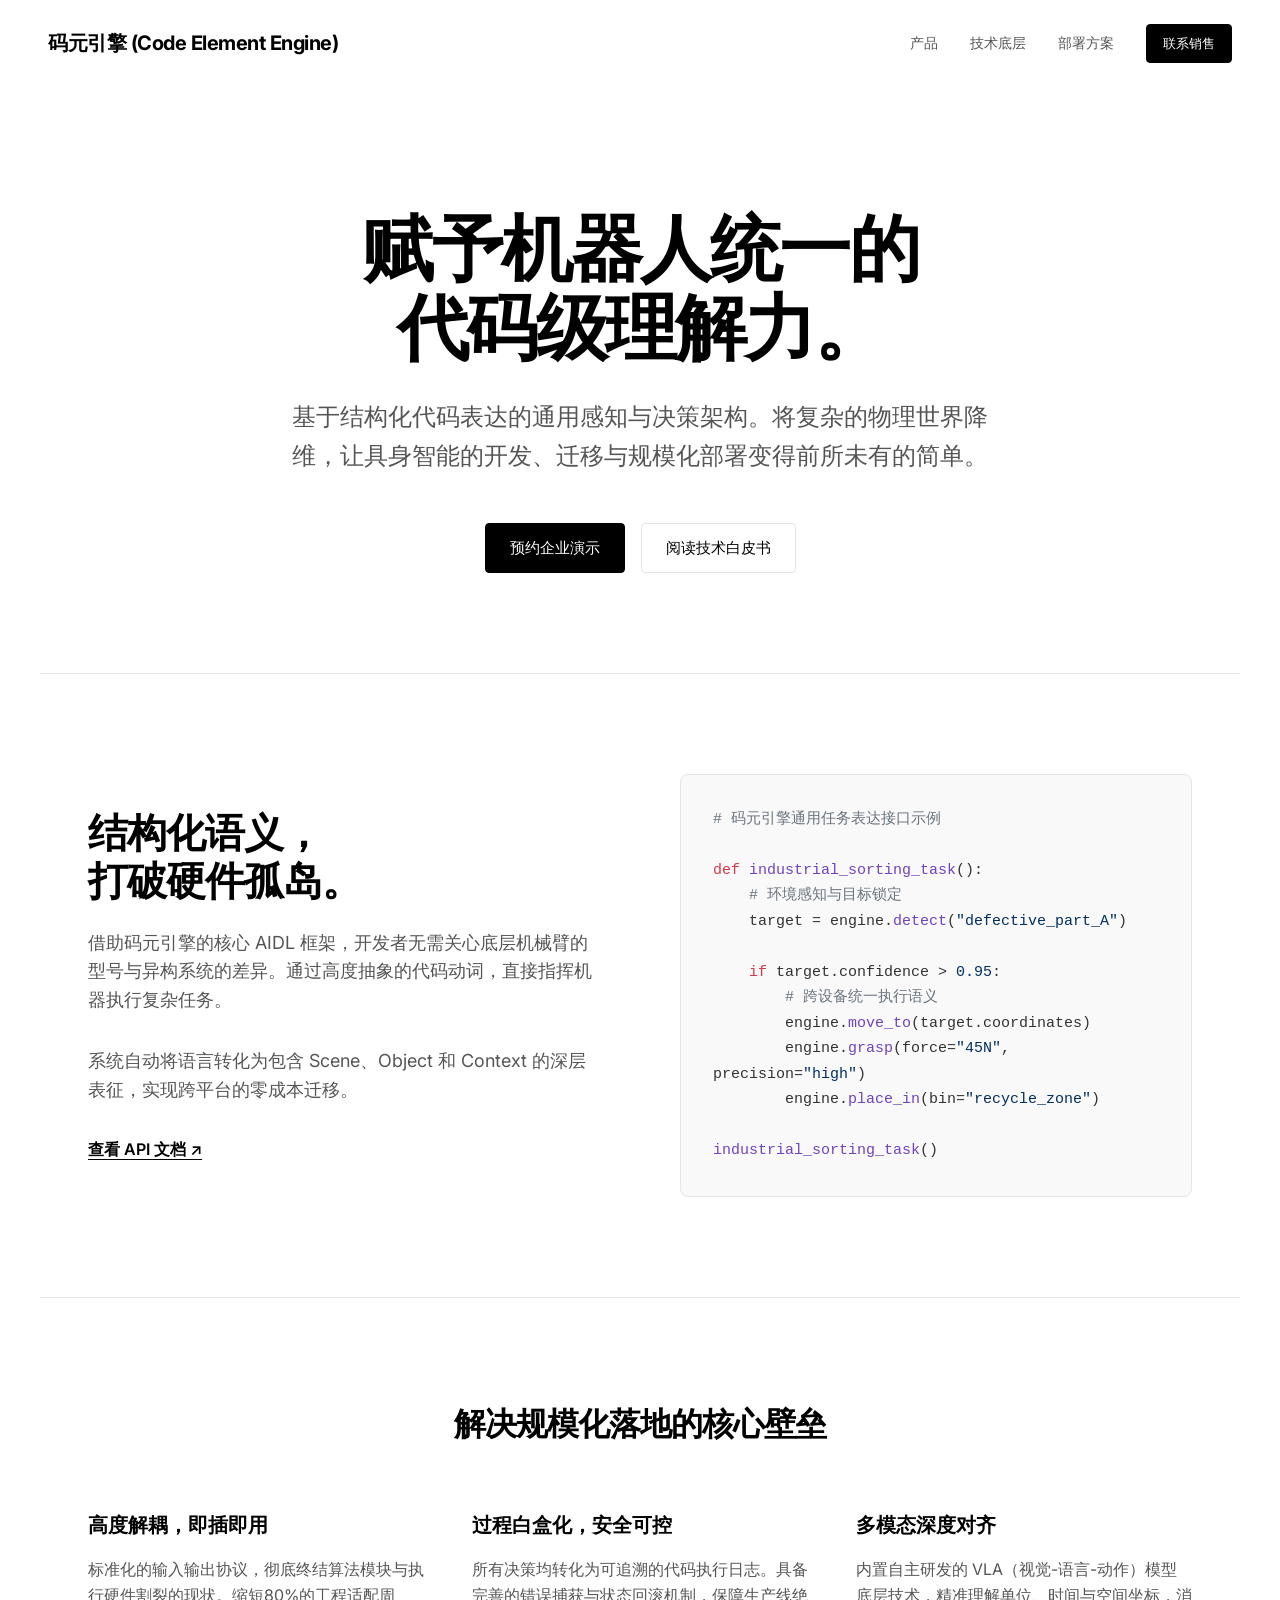
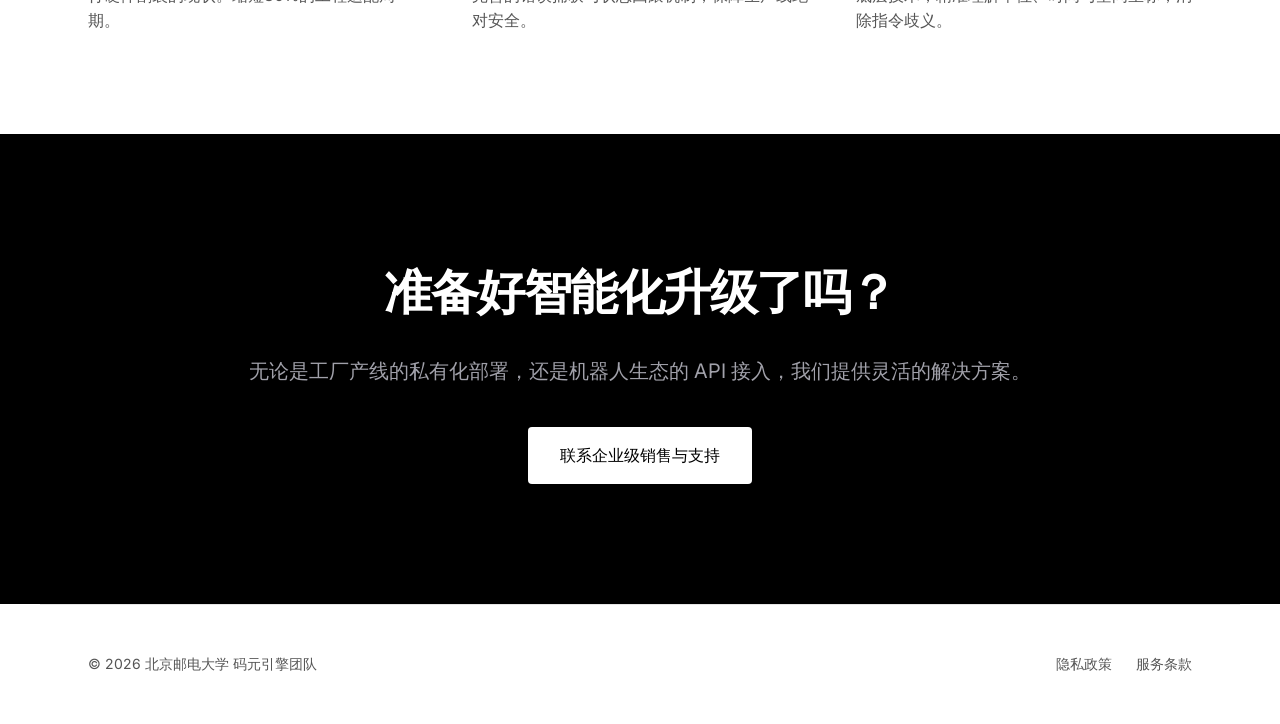
==== index.html @ 17d592e3 "Add Code Element Engine landing page" ====
<!DOCTYPE html>
<html lang="zh-CN">
<head>
    <meta charset="UTF-8">
    <meta name="viewport" content="width=device-width, initial-scale=1.0">
    <title>码元引擎 - 通用具身智能感知与决策模块</title>
    <style>
        /* 引入类似 OpenAI 的极简字体 (Inter) */
        @import url('https://fonts.googleapis.com/css2?family=Inter:wght@300;400;500;600;700&display=swap');
        
        :root {
            --bg-color: #ffffff;
            --text-primary: #000000;
            --text-secondary: #555555;
            --border-color: #e5e5e5;
            --code-bg: #f9f9f9;
        }

        * {
            margin: 0;
            padding: 0;
            box-sizing: border-box;
        }

        body {
            font-family: 'Inter', -apple-system, BlinkMacSystemFont, "Segoe UI", Roboto, "Helvetica Neue", Arial, sans-serif;
            background-color: var(--bg-color);
            color: var(--text-primary);
            line-height: 1.6;
            -webkit-font-smoothing: antialiased;
        }

        /* 导航栏 */
        nav {
            display: flex;
            justify-content: space-between; /* 保持 Logo 在左，群组在右 */
            align-items: center;
            padding: 24px 48px;
            border-bottom: 1px solid transparent;
            position: sticky;
            top: 0;
            background: rgba(255, 255, 255, 0.95);
            backdrop-filter: blur(10px);
            z-index: 100;
        }

        .logo {
            font-size: 20px;
            font-weight: 700;
            letter-spacing: -0.5px;
        }

        /* 新增：右侧元素的组合容器 */
        .nav-right-group {
            display: flex;
            align-items: center;
            gap: 32px; /* 文本链接与黑色按钮之间的间距 */
        }

        /* 调整导航链接布局，使用 gap 替代 margin */
        .nav-links {
            display: flex;
            gap: 32px; /* 文本链接内部的间距 */
        }

        .nav-links a {
            text-decoration: none;
            color: var(--text-secondary);
            font-size: 14px;
            font-weight: 500;
            transition: color 0.2s;
        }

        .nav-links a:hover {
            color: var(--text-primary);
        }

        /* 按钮组件 */
        .btn {
            display: inline-block;
            padding: 12px 24px;
            font-size: 15px;
            font-weight: 500;
            border-radius: 4px;
            text-decoration: none;
            cursor: pointer;
            transition: all 0.2s ease;
        }

        .btn-primary {
            background-color: var(--text-primary);
            color: var(--bg-color);
            border: 1px solid var(--text-primary);
        }

        .btn-primary:hover {
            background-color: #333333;
        }

        .btn-secondary {
            background-color: transparent;
            color: var(--text-primary);
            border: 1px solid var(--border-color);
        }

        .btn-secondary:hover {
            border-color: var(--text-primary);
        }

        /* 为销售按钮独立设置精简样式 */
        .btn-sales {
            padding: 8px 16px;
            font-size: 13px;
        }

        /* 首屏 (Hero Section) */
        .hero {
            max-width: 900px;
            margin: 120px auto 100px;
            padding: 0 24px;
            text-align: center;
            animation: fadeIn 1s ease-out;
        }

        .hero h1 {
            font-size: 72px;
            font-weight: 700;
            letter-spacing: -2.5px;
            line-height: 1.1;
            margin-bottom: 32px;
        }

        .hero p {
            font-size: 24px;
            color: var(--text-secondary);
            margin-bottom: 48px;
            max-width: 700px;
            margin-left: auto;
            margin-right: auto;
            font-weight: 300;
        }

        .hero-btns {
            display: flex;
            gap: 16px;
            justify-content: center;
        }

        /* 核心展示区 */
        .section-container {
            max-width: 1200px;
            margin: 0 auto;
            padding: 100px 48px;
            border-top: 1px solid var(--border-color);
        }

        .showcase {
            display: grid;
            grid-template-columns: 1fr 1fr;
            gap: 80px;
            align-items: center;
        }

        .showcase-text h2 {
            font-size: 40px;
            letter-spacing: -1px;
            margin-bottom: 24px;
            line-height: 1.2;
        }

        .showcase-text p {
            font-size: 18px;
            color: var(--text-secondary);
            margin-bottom: 32px;
        }

        .code-block {
            background-color: var(--code-bg);
            border: 1px solid var(--border-color);
            border-radius: 8px;
            padding: 32px;
            font-family: 'Courier New', Courier, monospace;
            font-size: 15px;
            line-height: 1.7;
            color: #333;
            overflow-x: auto;
        }

        .code-block .keyword { color: #d73a49; }
        .code-block .function { color: #6f42c1; }
        .code-block .string { color: #032f62; }
        .code-block .comment { color: #6a737d; }

        /* 特性网格 */
        .features-grid {
            display: grid;
            grid-template-columns: repeat(3, 1fr);
            gap: 48px;
            margin-top: 60px;
        }

        .feature-card h3 {
            font-size: 20px;
            margin-bottom: 16px;
            font-weight: 600;
        }

        .feature-card p {
            font-size: 16px;
            color: var(--text-secondary);
        }

        /* 底部 CTA 与 Footer */
        .cta-section {
            text-align: center;
            padding: 120px 24px;
            background-color: #000;
            color: #fff;
        }

        .cta-section h2 {
            font-size: 48px;
            letter-spacing: -1.5px;
            margin-bottom: 24px;
        }

        .cta-section p {
            font-size: 20px;
            color: #a1a1aa;
            margin-bottom: 40px;
        }

        footer {
            padding: 48px;
            display: flex;
            justify-content: space-between;
            border-top: 1px solid var(--border-color);
            font-size: 14px;
            color: var(--text-secondary);
            max-width: 1200px;
            margin: 0 auto;
        }

        @keyframes fadeIn {
            from { opacity: 0; transform: translateY(20px); }
            to { opacity: 1; transform: translateY(0); }
        }

        /* 响应式适配 */
        @media (max-width: 768px) {
            .hero h1 { font-size: 48px; }
            .showcase, .features-grid { grid-template-columns: 1fr; gap: 40px; }
            nav { padding: 20px; }
            .nav-links { display: none; }
            .section-container { padding: 60px 24px; }
        }
    </style>
</head>
<body>

    <nav>
        <div class="logo">码元引擎 (Code Element Engine)</div>
        <div class="nav-right-group">
            <div class="nav-links">
                <a href="#product">产品</a>
                <a href="#research">技术底层</a>
                <a href="#pricing">部署方案</a>
            </div>
            <a href="#" class="btn btn-primary btn-sales">联系销售</a>
        </div>
    </nav>

    <div class="hero">
        <h1>赋予机器人统一的<br>代码级理解力。</h1>
        <p>基于结构化代码表达的通用感知与决策架构。将复杂的物理世界降维，让具身智能的开发、迁移与规模化部署变得前所未有的简单。</p>
        <div class="hero-btns">
            <a href="#" class="btn btn-primary">预约企业演示</a>
            <a href="#" class="btn btn-secondary">阅读技术白皮书</a>
        </div>
    </div>

    <div class="section-container" id="product">
        <div class="showcase">
            <div class="showcase-text">
                <h2>结构化语义，<br>打破硬件孤岛。</h2>
                <p>借助码元引擎的核心 AIDL 框架，开发者无需关心底层机械臂的型号与异构系统的差异。通过高度抽象的代码动词，直接指挥机器执行复杂任务。</p>
                <p>系统自动将语言转化为包含 Scene、Object 和 Context 的深层表征，实现跨平台的零成本迁移。</p>
                <a href="#" style="color: #000; font-weight: 600; text-decoration: none; border-bottom: 1px solid #000;">查看 API 文档 ↗</a>
            </div>
            <div class="code-block">
                <span class="comment"># 码元引擎通用任务表达接口示例</span><br><br>
                <span class="keyword">def</span> <span class="function">industrial_sorting_task</span>():<br>
                &nbsp;&nbsp;&nbsp;&nbsp;<span class="comment"># 环境感知与目标锁定</span><br>
                &nbsp;&nbsp;&nbsp;&nbsp;target = engine.<span class="function">detect</span>(<span class="string">"defective_part_A"</span>)<br>
                &nbsp;&nbsp;&nbsp;&nbsp;<br>
                &nbsp;&nbsp;&nbsp;&nbsp;<span class="keyword">if</span> target.confidence > <span class="string">0.95</span>:<br>
                &nbsp;&nbsp;&nbsp;&nbsp;&nbsp;&nbsp;&nbsp;&nbsp;<span class="comment"># 跨设备统一执行语义</span><br>
                &nbsp;&nbsp;&nbsp;&nbsp;&nbsp;&nbsp;&nbsp;&nbsp;engine.<span class="function">move_to</span>(target.coordinates)<br>
                &nbsp;&nbsp;&nbsp;&nbsp;&nbsp;&nbsp;&nbsp;&nbsp;engine.<span class="function">grasp</span>(force=<span class="string">"45N"</span>, precision=<span class="string">"high"</span>)<br>
                &nbsp;&nbsp;&nbsp;&nbsp;&nbsp;&nbsp;&nbsp;&nbsp;engine.<span class="function">place_in</span>(bin=<span class="string">"recycle_zone"</span>)<br>
                <br>
                <span class="function">industrial_sorting_task</span>()
            </div>
        </div>
    </div>

    <div class="section-container">
        <h2 style="font-size: 32px; letter-spacing: -1px; text-align: center; margin-bottom: 20px;">解决规模化落地的核心壁垒</h2>
        <div class="features-grid">
            <div class="feature-card">
                <h3>高度解耦，即插即用</h3>
                <p>标准化的输入输出协议，彻底终结算法模块与执行硬件割裂的现状。缩短80%的工程适配周期。</p>
            </div>
            <div class="feature-card">
                <h3>过程白盒化，安全可控</h3>
                <p>所有决策均转化为可追溯的代码执行日志。具备完善的错误捕获与状态回滚机制，保障生产线绝对安全。</p>
            </div>
            <div class="feature-card">
                <h3>多模态深度对齐</h3>
                <p>内置自主研发的 VLA（视觉-语言-动作）模型底层技术，精准理解单位、时间与空间坐标，消除指令歧义。</p>
            </div>
        </div>
    </div>

    <div class="cta-section" id="pricing">
        <h2>准备好智能化升级了吗？</h2>
        <p>无论是工厂产线的私有化部署，还是机器人生态的 API 接入，我们提供灵活的解决方案。</p>
        <a href="#" class="btn btn-primary" style="background-color: #fff; color: #000; border: none; padding: 16px 32px; font-size: 16px;">联系企业级销售与支持</a>
    </div>

    <footer>
        <div>© 2026 北京邮电大学 码元引擎团队</div>
        <div style="display: flex; gap: 24px;">
            <a href="#" style="color: inherit; text-decoration: none;">隐私政策</a>
            <a href="#" style="color: inherit; text-decoration: none;">服务条款</a>
        </div>
    </footer>

</body>
</html>
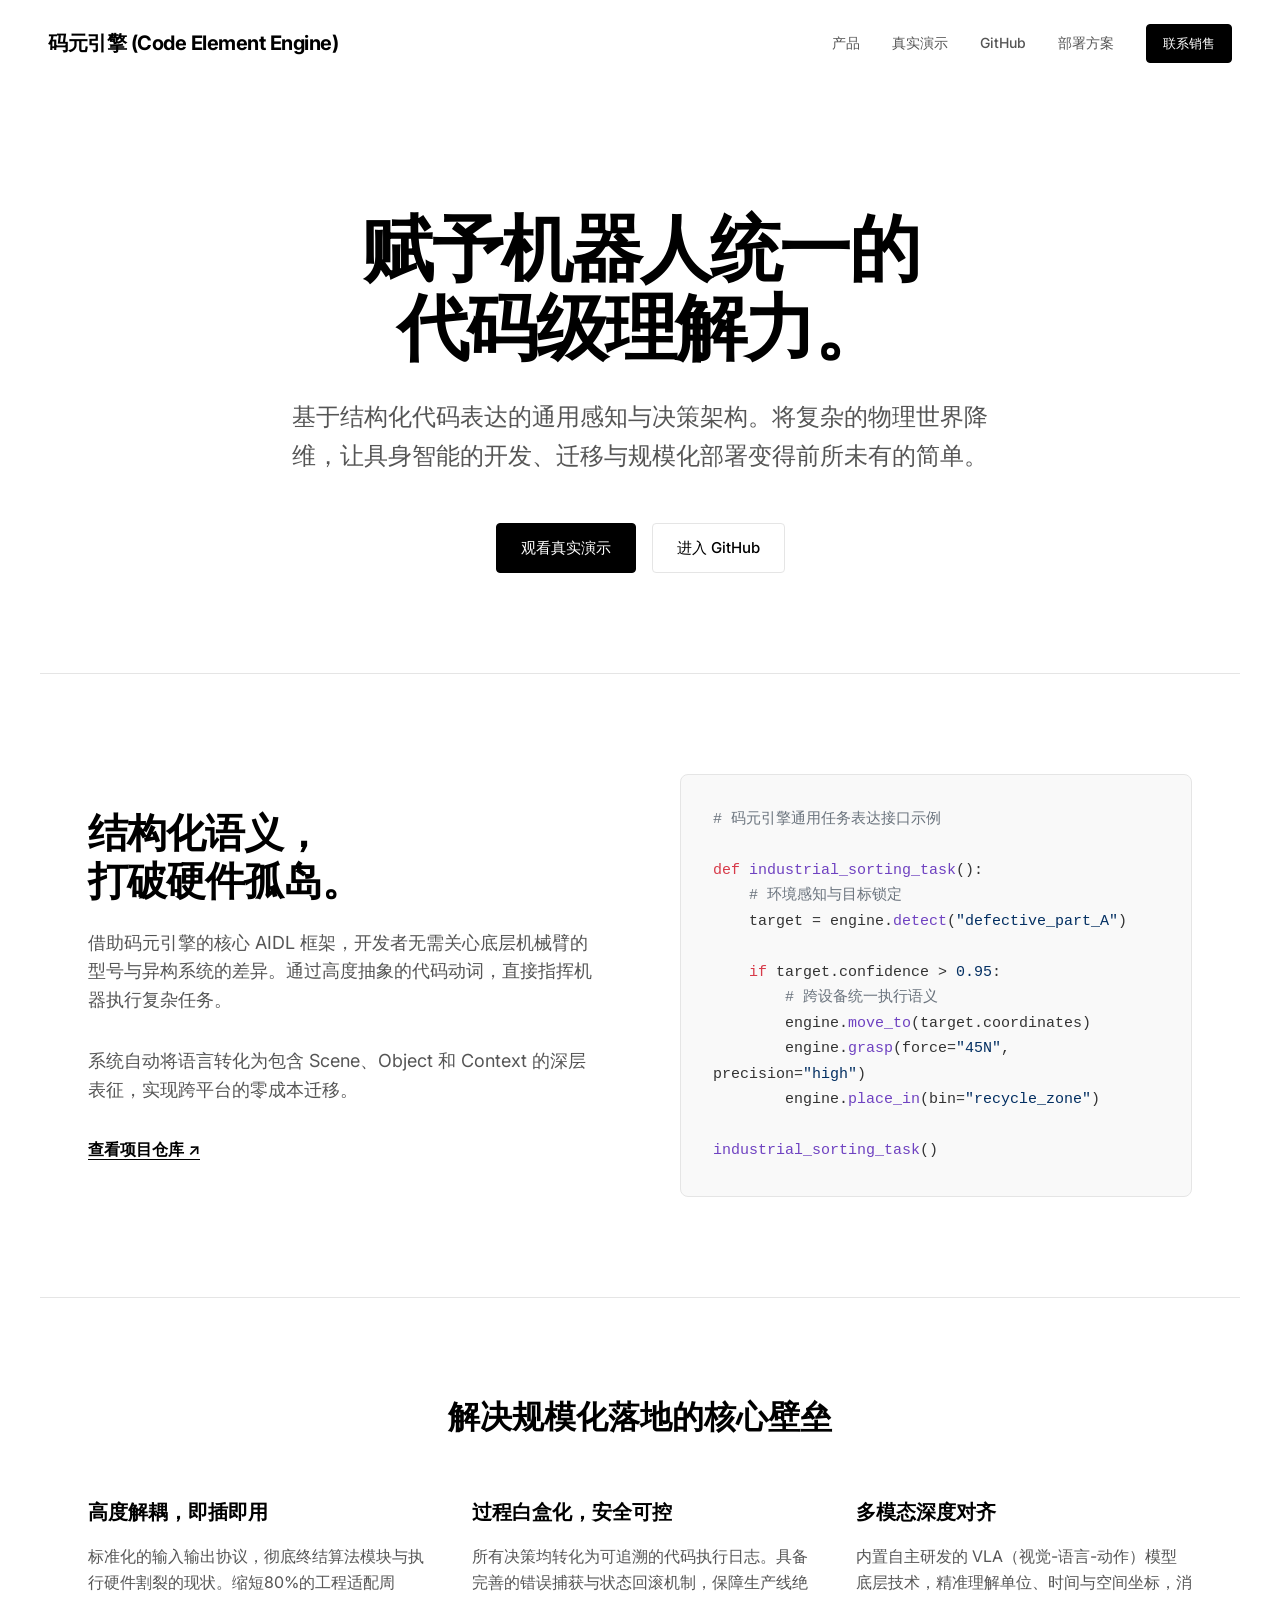
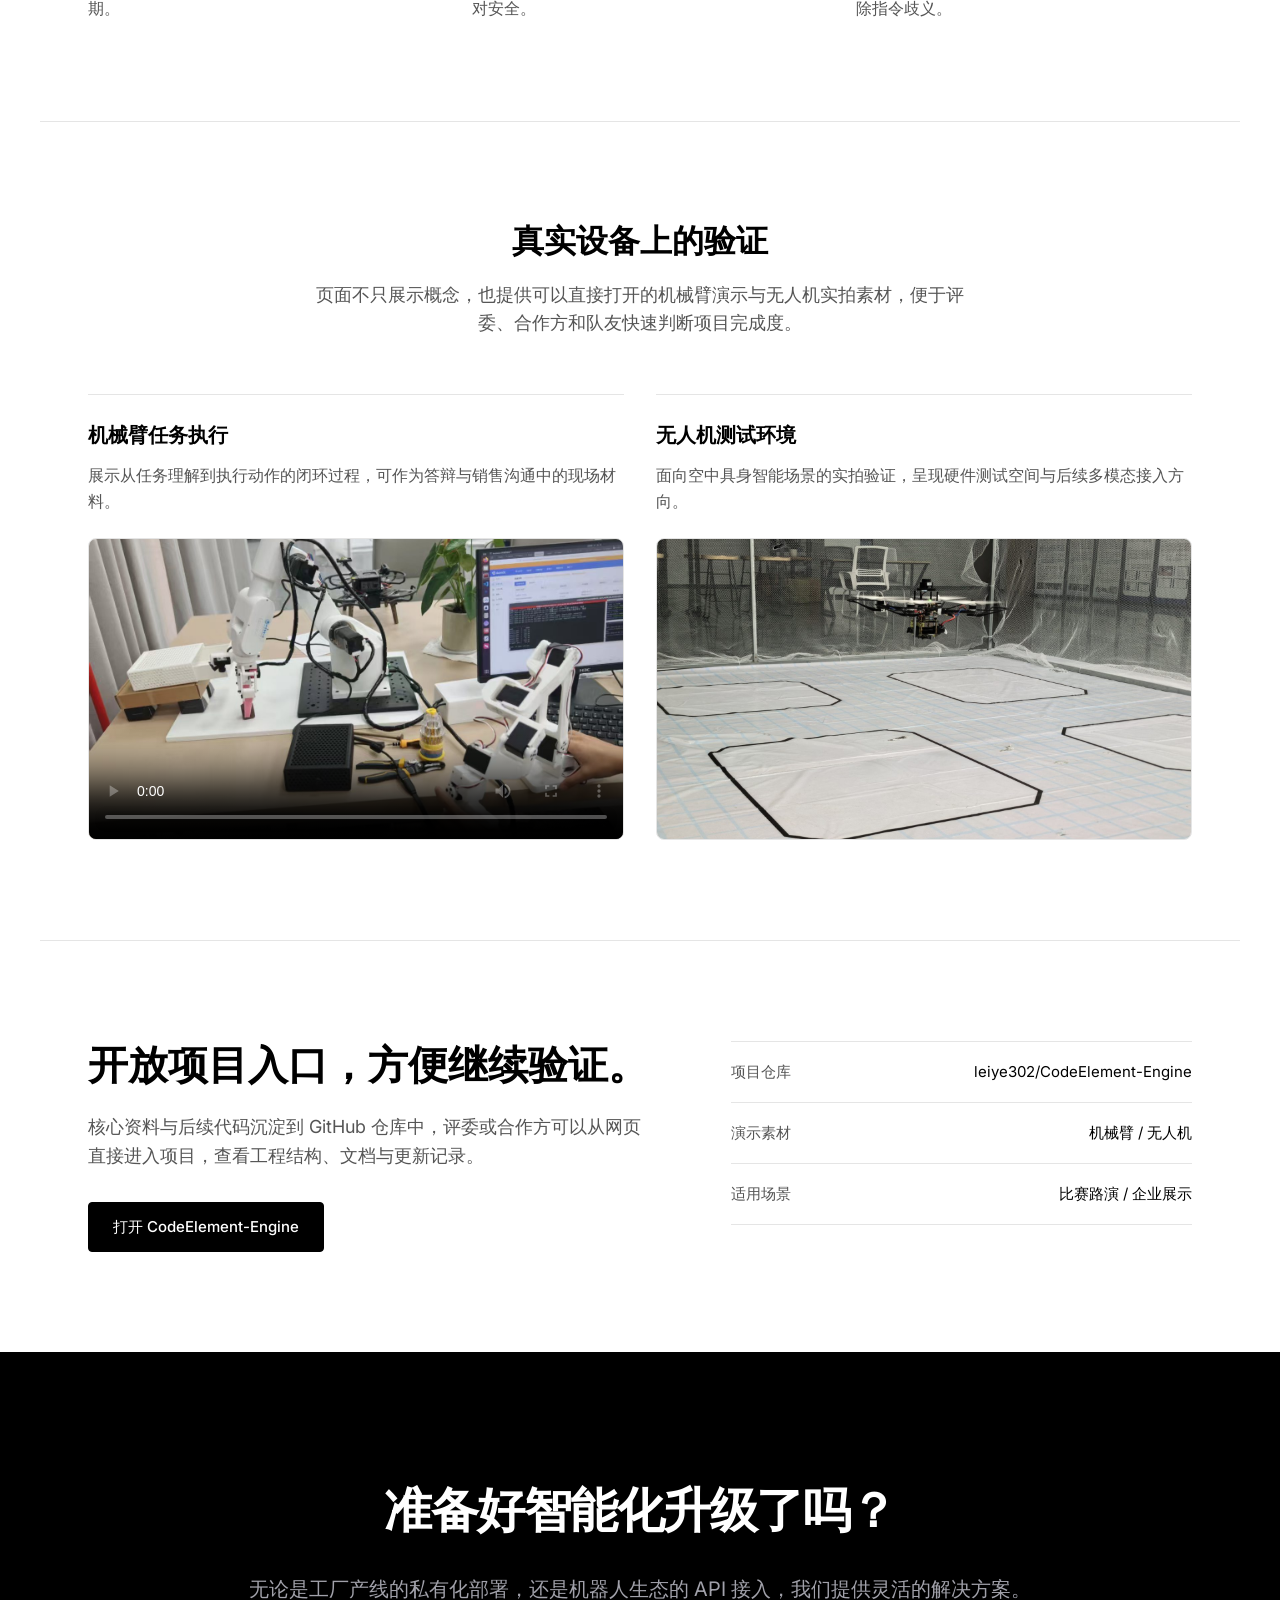
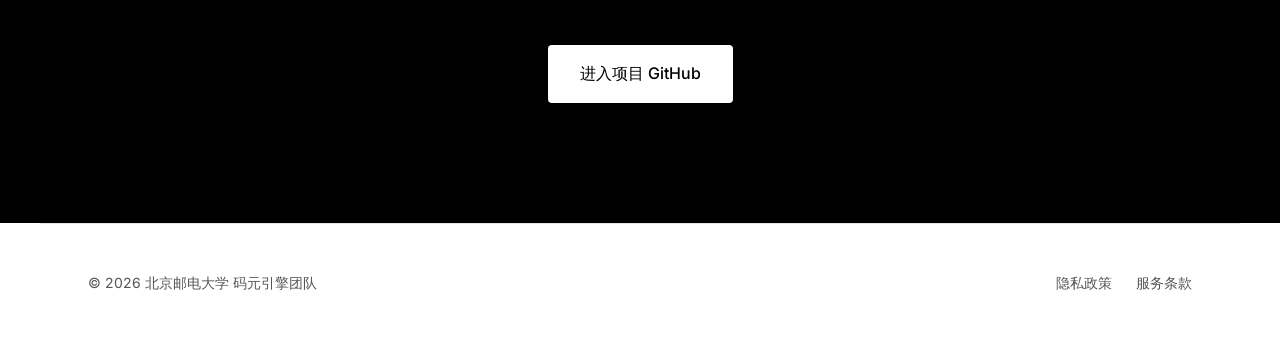
==== commit 2e6e5069: "Add real demo media and project links" ====
--- a/index.html
+++ b/index.html
@@ -14,6 +14,7 @@
             --text-secondary: #555555;
             --border-color: #e5e5e5;
             --code-bg: #f9f9f9;
+            --muted-bg: #f7f7f7;
         }
 
         * {
@@ -85,6 +86,7 @@
             text-decoration: none;
             cursor: pointer;
             transition: all 0.2s ease;
+            white-space: nowrap;
         }
 
         .btn-primary {
@@ -210,6 +212,92 @@
             color: var(--text-secondary);
         }
 
+        .section-heading {
+            font-size: 32px;
+            font-weight: 700;
+            line-height: 1.2;
+            text-align: center;
+            margin-bottom: 20px;
+        }
+
+        .section-intro {
+            max-width: 680px;
+            margin: 0 auto 56px;
+            color: var(--text-secondary);
+            font-size: 18px;
+            text-align: center;
+        }
+
+        .demo-grid {
+            display: grid;
+            grid-template-columns: 1fr 1fr;
+            gap: 32px;
+        }
+
+        .demo-card {
+            border-top: 1px solid var(--border-color);
+            padding-top: 24px;
+        }
+
+        .demo-card h3 {
+            font-size: 20px;
+            font-weight: 600;
+            margin-bottom: 12px;
+        }
+
+        .demo-card p {
+            color: var(--text-secondary);
+            font-size: 16px;
+            margin-bottom: 24px;
+        }
+
+        .media-frame {
+            width: 100%;
+            aspect-ratio: 16 / 9;
+            display: block;
+            overflow: hidden;
+            border: 1px solid var(--border-color);
+            border-radius: 8px;
+            background: var(--muted-bg);
+            object-fit: cover;
+        }
+
+        .repo-panel {
+            display: grid;
+            grid-template-columns: 1.1fr 0.9fr;
+            gap: 80px;
+            align-items: start;
+        }
+
+        .repo-panel h2 {
+            font-size: 40px;
+            line-height: 1.2;
+            margin-bottom: 24px;
+        }
+
+        .repo-panel p {
+            color: var(--text-secondary);
+            font-size: 18px;
+            margin-bottom: 32px;
+        }
+
+        .repo-meta {
+            border-top: 1px solid var(--border-color);
+        }
+
+        .repo-meta div {
+            display: flex;
+            justify-content: space-between;
+            gap: 24px;
+            padding: 18px 0;
+            border-bottom: 1px solid var(--border-color);
+            font-size: 15px;
+        }
+
+        .repo-meta span:first-child {
+            color: var(--text-secondary);
+        }
+
         /* 底部 CTA 与 Footer */
         .cta-section {
             text-align: center;
@@ -249,10 +337,15 @@
         /* 响应式适配 */
         @media (max-width: 768px) {
             .hero h1 { font-size: 48px; }
-            .showcase, .features-grid { grid-template-columns: 1fr; gap: 40px; }
+            .showcase, .features-grid, .demo-grid, .repo-panel { grid-template-columns: 1fr; gap: 40px; }
             nav { padding: 20px; }
+            .logo { font-size: 16px; line-height: 1.2; }
             .nav-links { display: none; }
             .section-container { padding: 60px 24px; }
+            .hero { margin: 88px auto 72px; }
+            .hero p, .section-intro { font-size: 18px; }
+            .repo-panel h2 { font-size: 32px; }
+            footer { flex-direction: column; gap: 20px; padding: 32px 24px; }
         }
     </style>
 </head>
@@ -263,10 +356,11 @@
         <div class="nav-right-group">
             <div class="nav-links">
                 <a href="#product">产品</a>
-                <a href="#research">技术底层</a>
+                <a href="#demo">真实演示</a>
+                <a href="#repo">GitHub</a>
                 <a href="#pricing">部署方案</a>
             </div>
-            <a href="#" class="btn btn-primary btn-sales">联系销售</a>
+            <a href="#pricing" class="btn btn-primary btn-sales">联系销售</a>
         </div>
     </nav>
 
@@ -274,8 +368,8 @@
         <h1>赋予机器人统一的<br>代码级理解力。</h1>
         <p>基于结构化代码表达的通用感知与决策架构。将复杂的物理世界降维，让具身智能的开发、迁移与规模化部署变得前所未有的简单。</p>
         <div class="hero-btns">
-            <a href="#" class="btn btn-primary">预约企业演示</a>
-            <a href="#" class="btn btn-secondary">阅读技术白皮书</a>
+            <a href="#demo" class="btn btn-primary">观看真实演示</a>
+            <a href="https://github.com/leiye302/CodeElement-Engine" class="btn btn-secondary" target="_blank" rel="noopener noreferrer">进入 GitHub</a>
         </div>
     </div>
 
@@ -285,7 +379,7 @@
                 <h2>结构化语义，<br>打破硬件孤岛。</h2>
                 <p>借助码元引擎的核心 AIDL 框架，开发者无需关心底层机械臂的型号与异构系统的差异。通过高度抽象的代码动词，直接指挥机器执行复杂任务。</p>
                 <p>系统自动将语言转化为包含 Scene、Object 和 Context 的深层表征，实现跨平台的零成本迁移。</p>
-                <a href="#" style="color: #000; font-weight: 600; text-decoration: none; border-bottom: 1px solid #000;">查看 API 文档 ↗</a>
+                <a href="https://github.com/leiye302/CodeElement-Engine" target="_blank" rel="noopener noreferrer" style="color: #000; font-weight: 600; text-decoration: none; border-bottom: 1px solid #000;">查看项目仓库 ↗</a>
             </div>
             <div class="code-block">
                 <span class="comment"># 码元引擎通用任务表达接口示例</span><br><br>
@@ -305,7 +399,7 @@
     </div>
 
     <div class="section-container">
-        <h2 style="font-size: 32px; letter-spacing: -1px; text-align: center; margin-bottom: 20px;">解决规模化落地的核心壁垒</h2>
+        <h2 class="section-heading">解决规模化落地的核心壁垒</h2>
         <div class="features-grid">
             <div class="feature-card">
                 <h3>高度解耦，即插即用</h3>
@@ -322,10 +416,53 @@
         </div>
     </div>
 
+    <div class="section-container" id="demo">
+        <h2 class="section-heading">真实设备上的验证</h2>
+        <p class="section-intro">页面不只展示概念，也提供可以直接打开的机械臂演示与无人机实拍素材，便于评委、合作方和队友快速判断项目完成度。</p>
+        <div class="demo-grid">
+            <div class="demo-card">
+                <h3>机械臂任务执行</h3>
+                <p>展示从任务理解到执行动作的闭环过程，可作为答辩与销售沟通中的现场材料。</p>
+                <video class="media-frame" controls preload="metadata" poster="assets/robot-arm-poster.jpg">
+                    <source src="assets/robot-arm-demo.mp4" type="video/mp4">
+                </video>
+            </div>
+            <div class="demo-card">
+                <h3>无人机测试环境</h3>
+                <p>面向空中具身智能场景的实拍验证，呈现硬件测试空间与后续多模态接入方向。</p>
+                <img class="media-frame" src="assets/drone-demo.jpg" alt="无人机测试环境实拍">
+            </div>
+        </div>
+    </div>
+
+    <div class="section-container" id="repo">
+        <div class="repo-panel">
+            <div>
+                <h2>开放项目入口，方便继续验证。</h2>
+                <p>核心资料与后续代码沉淀到 GitHub 仓库中，评委或合作方可以从网页直接进入项目，查看工程结构、文档与更新记录。</p>
+                <a href="https://github.com/leiye302/CodeElement-Engine" class="btn btn-primary" target="_blank" rel="noopener noreferrer">打开 CodeElement-Engine</a>
+            </div>
+            <div class="repo-meta">
+                <div>
+                    <span>项目仓库</span>
+                    <span>leiye302/CodeElement-Engine</span>
+                </div>
+                <div>
+                    <span>演示素材</span>
+                    <span>机械臂 / 无人机</span>
+                </div>
+                <div>
+                    <span>适用场景</span>
+                    <span>比赛路演 / 企业展示</span>
+                </div>
+            </div>
+        </div>
+    </div>
+
     <div class="cta-section" id="pricing">
         <h2>准备好智能化升级了吗？</h2>
         <p>无论是工厂产线的私有化部署，还是机器人生态的 API 接入，我们提供灵活的解决方案。</p>
-        <a href="#" class="btn btn-primary" style="background-color: #fff; color: #000; border: none; padding: 16px 32px; font-size: 16px;">联系企业级销售与支持</a>
+        <a href="https://github.com/leiye302/CodeElement-Engine" target="_blank" rel="noopener noreferrer" class="btn btn-primary" style="background-color: #fff; color: #000; border: none; padding: 16px 32px; font-size: 16px;">进入项目 GitHub</a>
     </div>
 
     <footer>
@@ -337,4 +474,4 @@
     </footer>
 
 </body>
-</html>+</html>
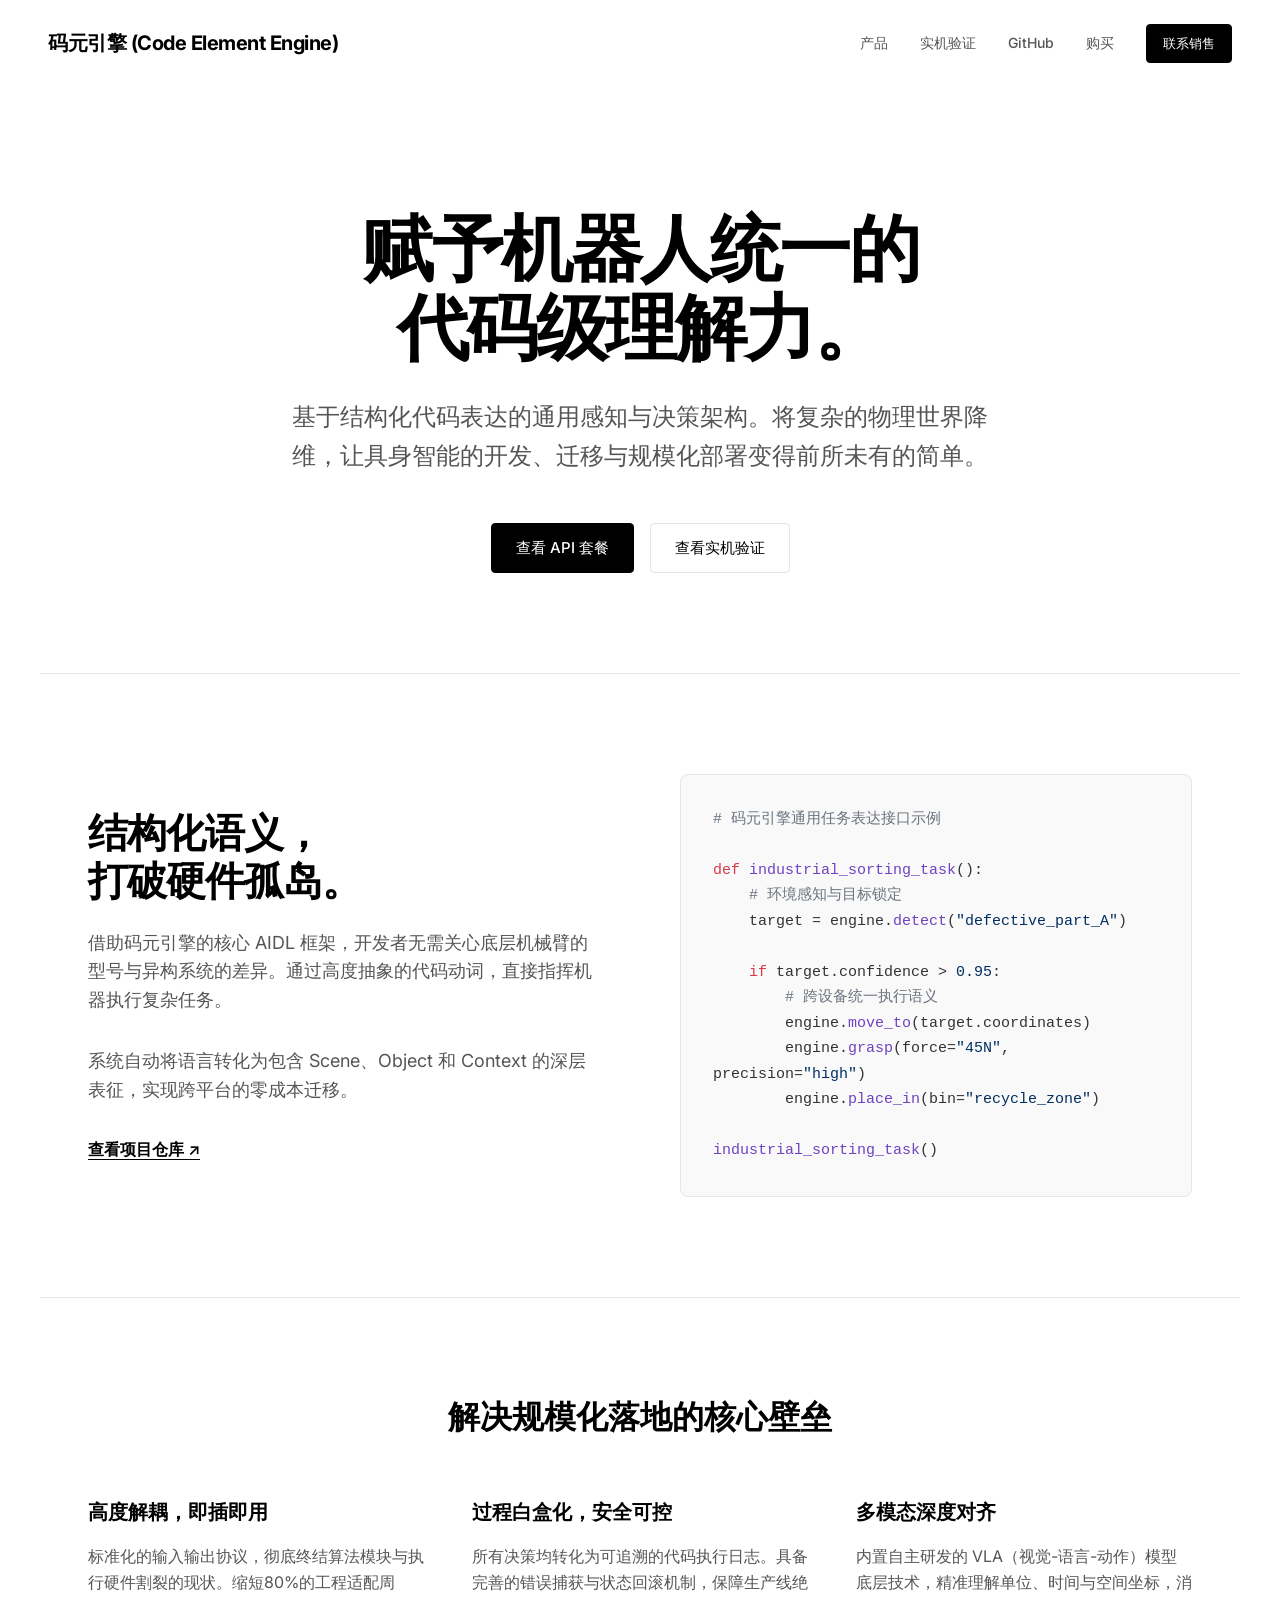
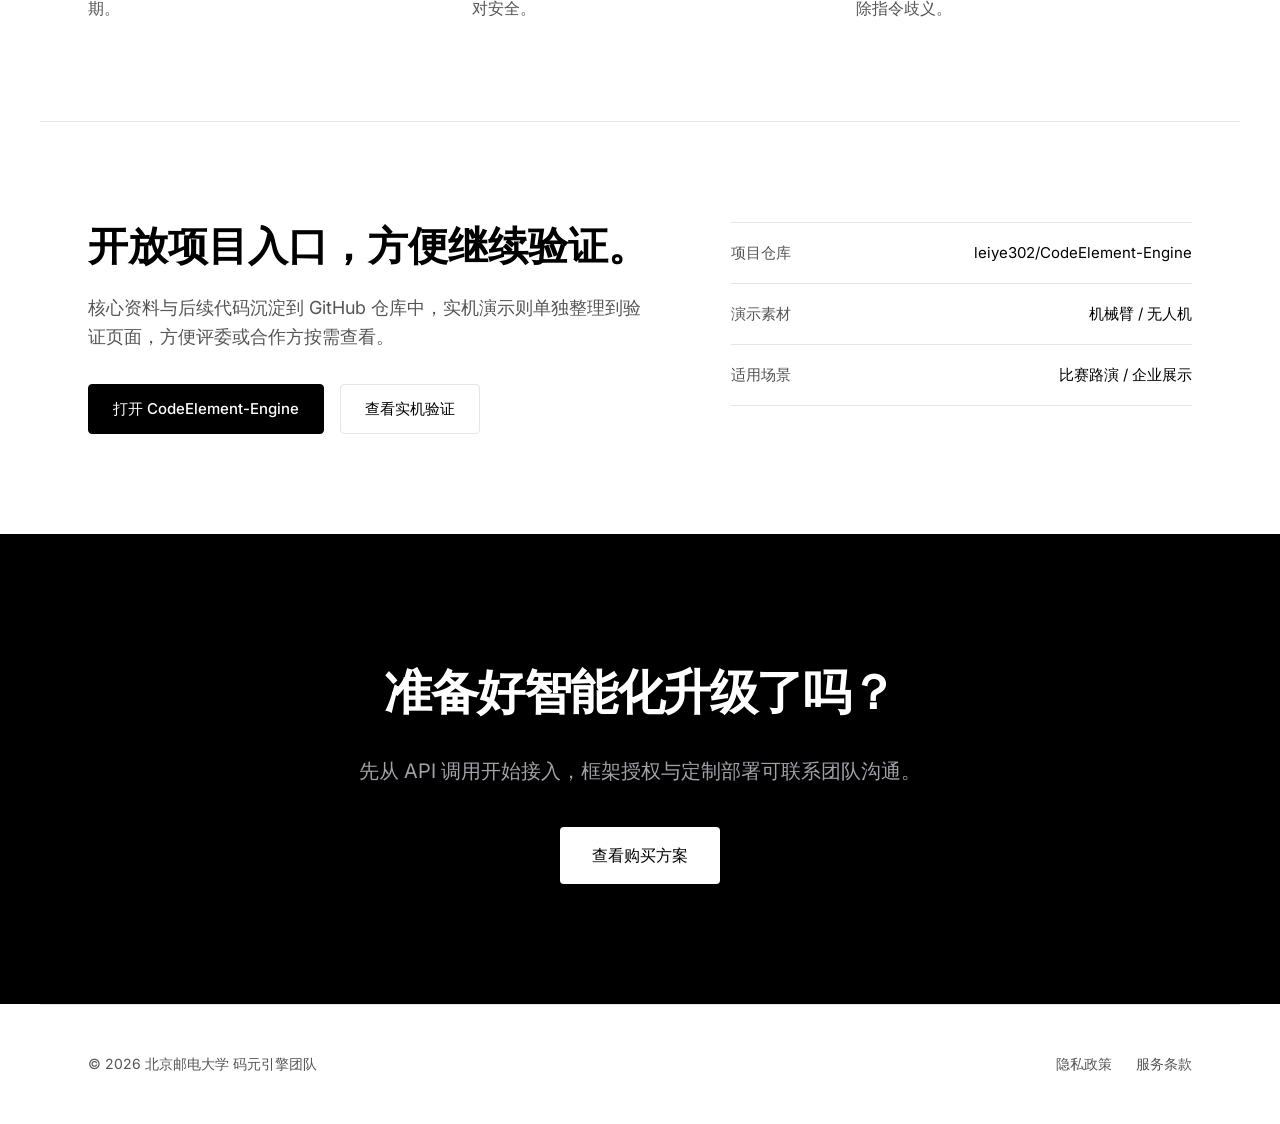
==== commit eedd2032: "Split validation and purchase pages" ====
--- a/index.html
+++ b/index.html
@@ -356,11 +356,11 @@
         <div class="nav-right-group">
             <div class="nav-links">
                 <a href="#product">产品</a>
-                <a href="#demo">真实演示</a>
+                <a href="validation.html">实机验证</a>
                 <a href="#repo">GitHub</a>
-                <a href="#pricing">部署方案</a>
-            </div>
-            <a href="#pricing" class="btn btn-primary btn-sales">联系销售</a>
+                <a href="purchase.html">购买</a>
+            </div>
+            <a href="purchase.html#sales" class="btn btn-primary btn-sales">联系销售</a>
         </div>
     </nav>
 
@@ -368,8 +368,8 @@
         <h1>赋予机器人统一的<br>代码级理解力。</h1>
         <p>基于结构化代码表达的通用感知与决策架构。将复杂的物理世界降维，让具身智能的开发、迁移与规模化部署变得前所未有的简单。</p>
         <div class="hero-btns">
-            <a href="#demo" class="btn btn-primary">观看真实演示</a>
-            <a href="https://github.com/leiye302/CodeElement-Engine" class="btn btn-secondary" target="_blank" rel="noopener noreferrer">进入 GitHub</a>
+            <a href="purchase.html" class="btn btn-primary">查看 API 套餐</a>
+            <a href="validation.html" class="btn btn-secondary">查看实机验证</a>
         </div>
     </div>
 
@@ -416,31 +416,13 @@
         </div>
     </div>
 
-    <div class="section-container" id="demo">
-        <h2 class="section-heading">真实设备上的验证</h2>
-        <p class="section-intro">页面不只展示概念，也提供可以直接打开的机械臂演示与无人机实拍素材，便于评委、合作方和队友快速判断项目完成度。</p>
-        <div class="demo-grid">
-            <div class="demo-card">
-                <h3>机械臂任务执行</h3>
-                <p>展示从任务理解到执行动作的闭环过程，可作为答辩与销售沟通中的现场材料。</p>
-                <video class="media-frame" controls preload="metadata" poster="assets/robot-arm-poster.jpg">
-                    <source src="assets/robot-arm-demo.mp4" type="video/mp4">
-                </video>
-            </div>
-            <div class="demo-card">
-                <h3>无人机测试环境</h3>
-                <p>面向空中具身智能场景的实拍验证，呈现硬件测试空间与后续多模态接入方向。</p>
-                <img class="media-frame" src="assets/drone-demo.jpg" alt="无人机测试环境实拍">
-            </div>
-        </div>
-    </div>
-
     <div class="section-container" id="repo">
         <div class="repo-panel">
             <div>
                 <h2>开放项目入口，方便继续验证。</h2>
-                <p>核心资料与后续代码沉淀到 GitHub 仓库中，评委或合作方可以从网页直接进入项目，查看工程结构、文档与更新记录。</p>
+                <p>核心资料与后续代码沉淀到 GitHub 仓库中，实机演示则单独整理到验证页面，方便评委或合作方按需查看。</p>
                 <a href="https://github.com/leiye302/CodeElement-Engine" class="btn btn-primary" target="_blank" rel="noopener noreferrer">打开 CodeElement-Engine</a>
+                <a href="validation.html" class="btn btn-secondary" style="margin-left: 12px;">查看实机验证</a>
             </div>
             <div class="repo-meta">
                 <div>
@@ -461,8 +443,8 @@
 
     <div class="cta-section" id="pricing">
         <h2>准备好智能化升级了吗？</h2>
-        <p>无论是工厂产线的私有化部署，还是机器人生态的 API 接入，我们提供灵活的解决方案。</p>
-        <a href="https://github.com/leiye302/CodeElement-Engine" target="_blank" rel="noopener noreferrer" class="btn btn-primary" style="background-color: #fff; color: #000; border: none; padding: 16px 32px; font-size: 16px;">进入项目 GitHub</a>
+        <p>先从 API 调用开始接入，框架授权与定制部署可联系团队沟通。</p>
+        <a href="purchase.html" class="btn btn-primary" style="background-color: #fff; color: #000; border: none; padding: 16px 32px; font-size: 16px;">查看购买方案</a>
     </div>
 
     <footer>
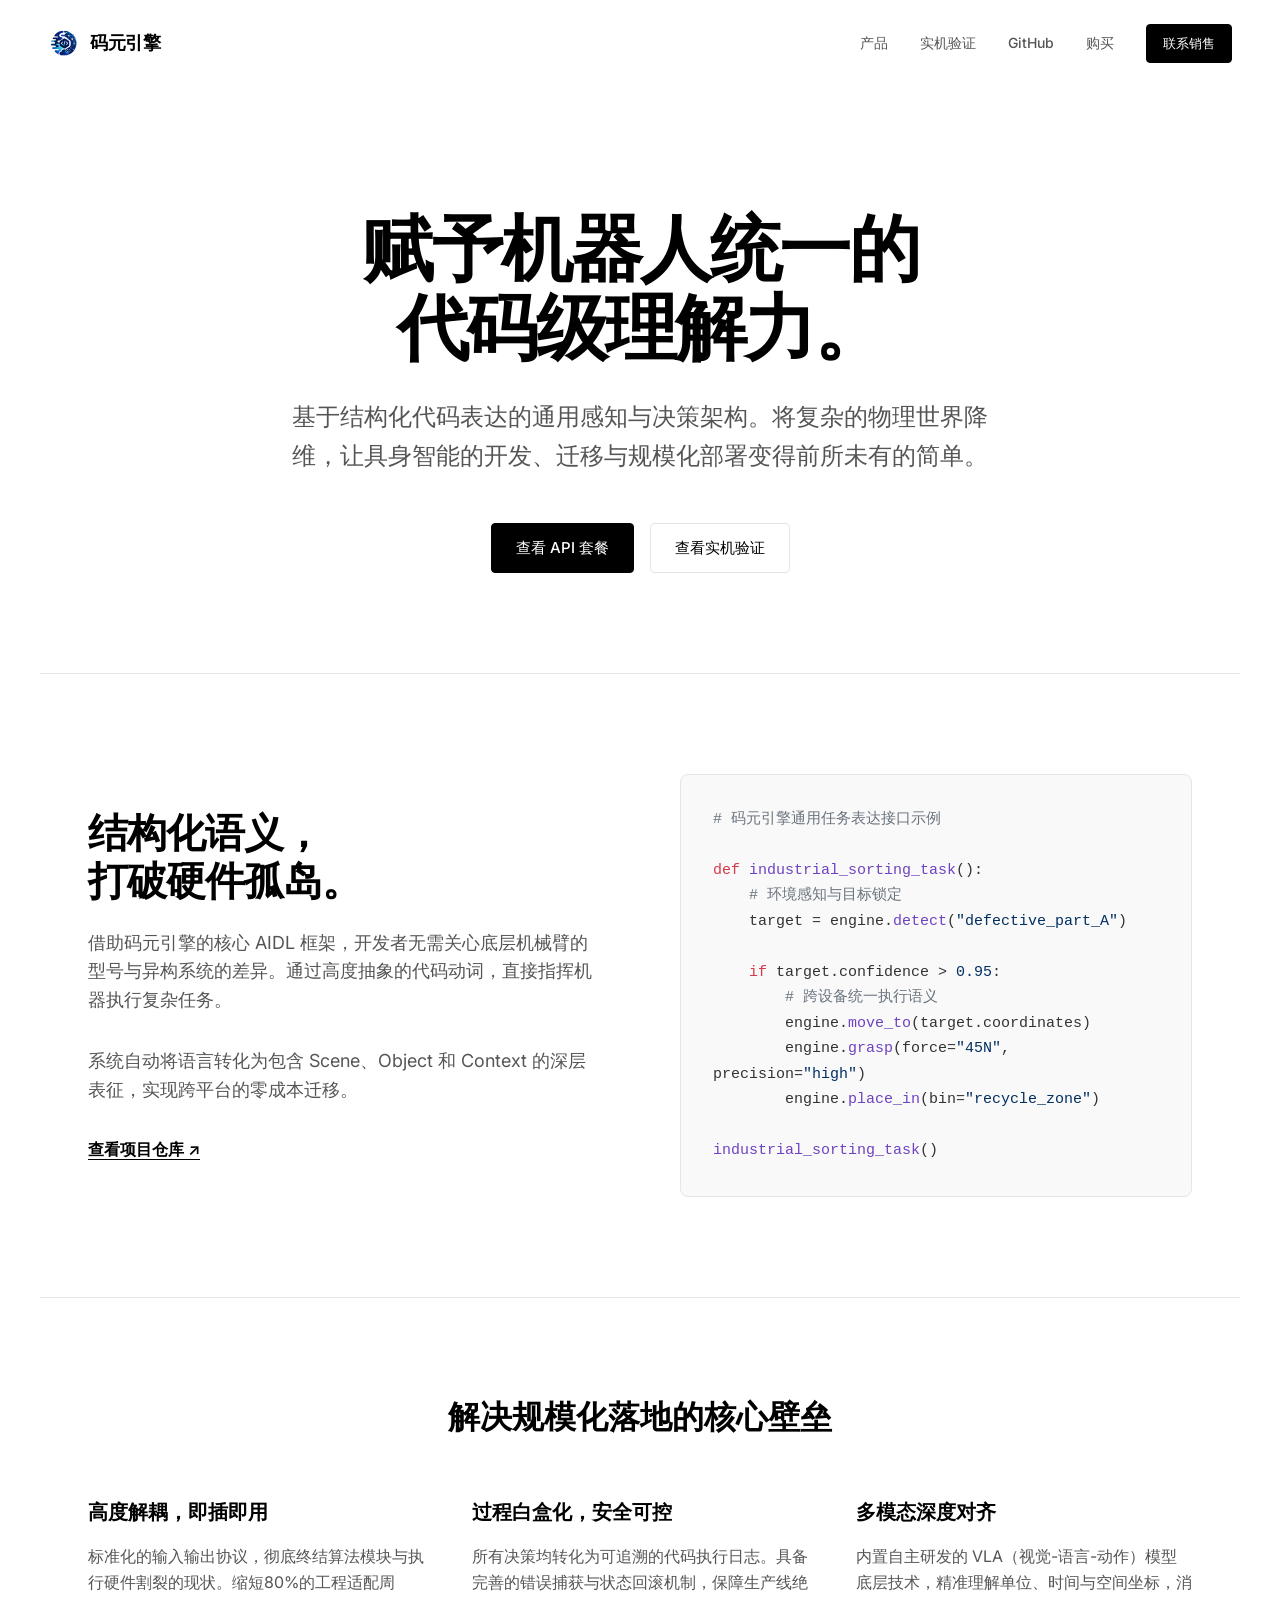
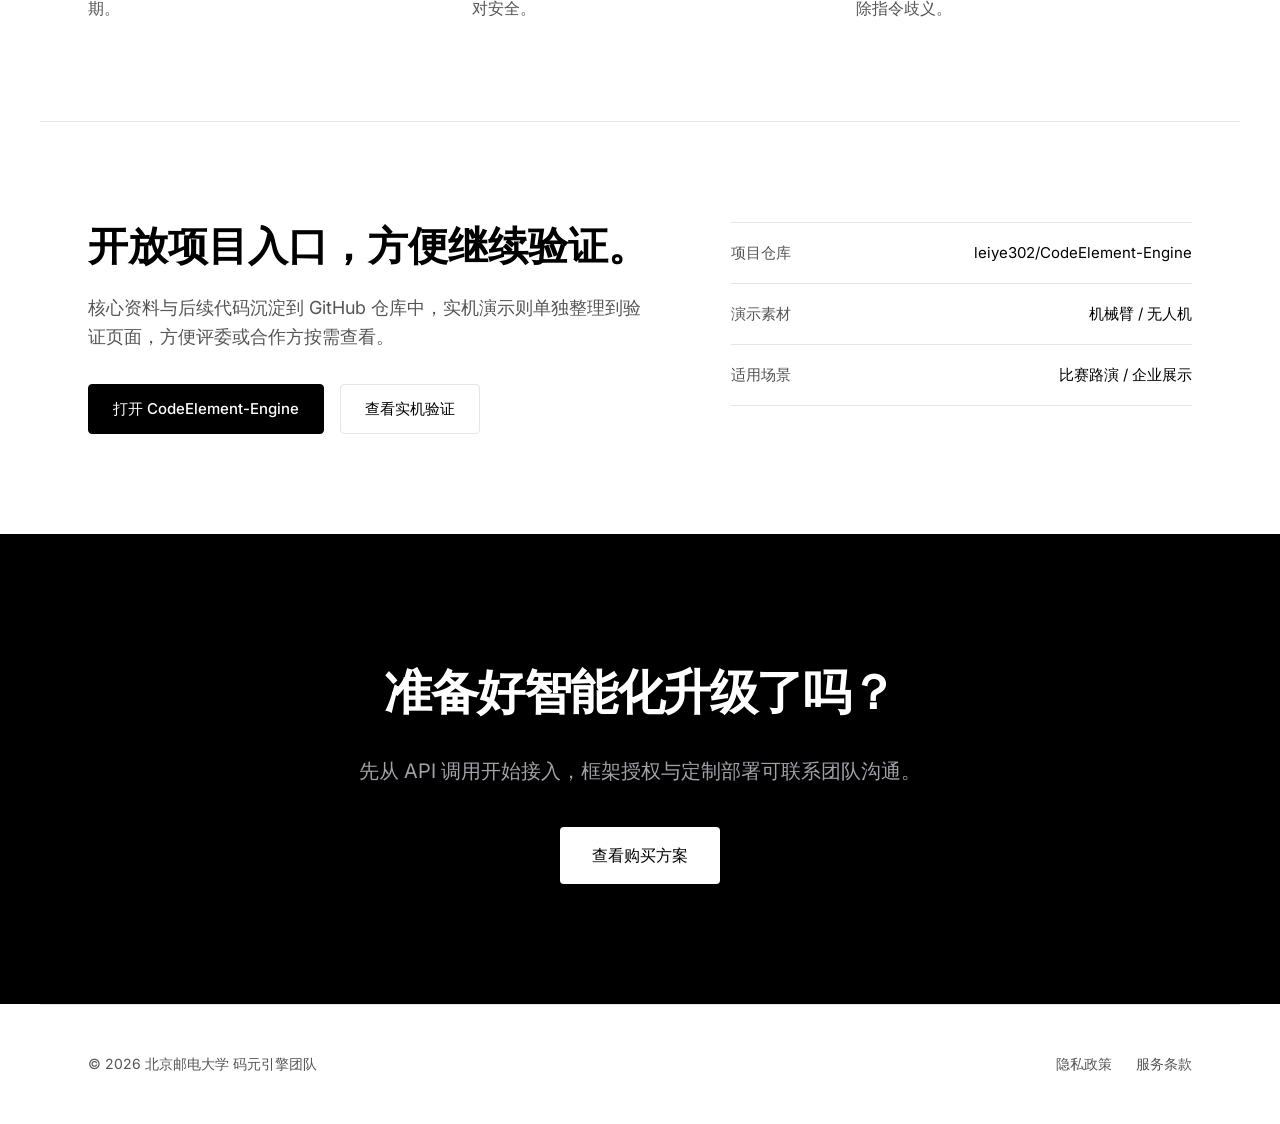
==== commit 74326b9c: "Polish logo and payment QR" ====
--- a/index.html
+++ b/index.html
@@ -4,6 +4,7 @@
     <meta charset="UTF-8">
     <meta name="viewport" content="width=device-width, initial-scale=1.0">
     <title>码元引擎 - 通用具身智能感知与决策模块</title>
+    <link rel="icon" type="image/png" href="assets/favicon.png">
     <style>
         /* 引入类似 OpenAI 的极简字体 (Inter) */
         @import url('https://fonts.googleapis.com/css2?family=Inter:wght@300;400;500;600;700&display=swap');
@@ -46,9 +47,26 @@
         }
 
         .logo {
-            font-size: 20px;
+            display: flex;
+            align-items: center;
+            gap: 10px;
+            color: var(--text-primary);
+            font-size: 18px;
             font-weight: 700;
-            letter-spacing: -0.5px;
+            letter-spacing: -0.3px;
+            text-decoration: none;
+        }
+
+        .logo img {
+            width: 32px;
+            height: 32px;
+            flex: 0 0 auto;
+            object-fit: contain;
+        }
+
+        .logo span {
+            line-height: 1;
+            white-space: nowrap;
         }
 
         /* 新增：右侧元素的组合容器 */
@@ -91,8 +109,16 @@
 
         .btn-primary {
             background-color: var(--text-primary);
-            color: var(--bg-color);
+            color: rgba(255, 255, 255, 1);
             border: 1px solid var(--text-primary);
+            opacity: 1;
+        }
+
+        .btn-primary:visited,
+        .btn-primary:active,
+        .btn-primary:focus {
+            color: rgba(255, 255, 255, 1);
+            opacity: 1;
         }
 
         .btn-primary:hover {
@@ -345,6 +371,7 @@
             .hero { margin: 88px auto 72px; }
             .hero p, .section-intro { font-size: 18px; }
             .repo-panel h2 { font-size: 32px; }
+            .logo img { width: 28px; height: 28px; }
             footer { flex-direction: column; gap: 20px; padding: 32px 24px; }
         }
     </style>
@@ -352,7 +379,10 @@
 <body>
 
     <nav>
-        <div class="logo">码元引擎 (Code Element Engine)</div>
+        <a class="logo" href="index.html" aria-label="码元引擎首页">
+            <img src="assets/code-element-logo.png" alt="">
+            <span>码元引擎</span>
+        </a>
         <div class="nav-right-group">
             <div class="nav-links">
                 <a href="#product">产品</a>
@@ -360,7 +390,7 @@
                 <a href="#repo">GitHub</a>
                 <a href="purchase.html">购买</a>
             </div>
-            <a href="purchase.html#sales" class="btn btn-primary btn-sales">联系销售</a>
+            <a href="contact.html" class="btn btn-primary btn-sales">联系销售</a>
         </div>
     </nav>
 
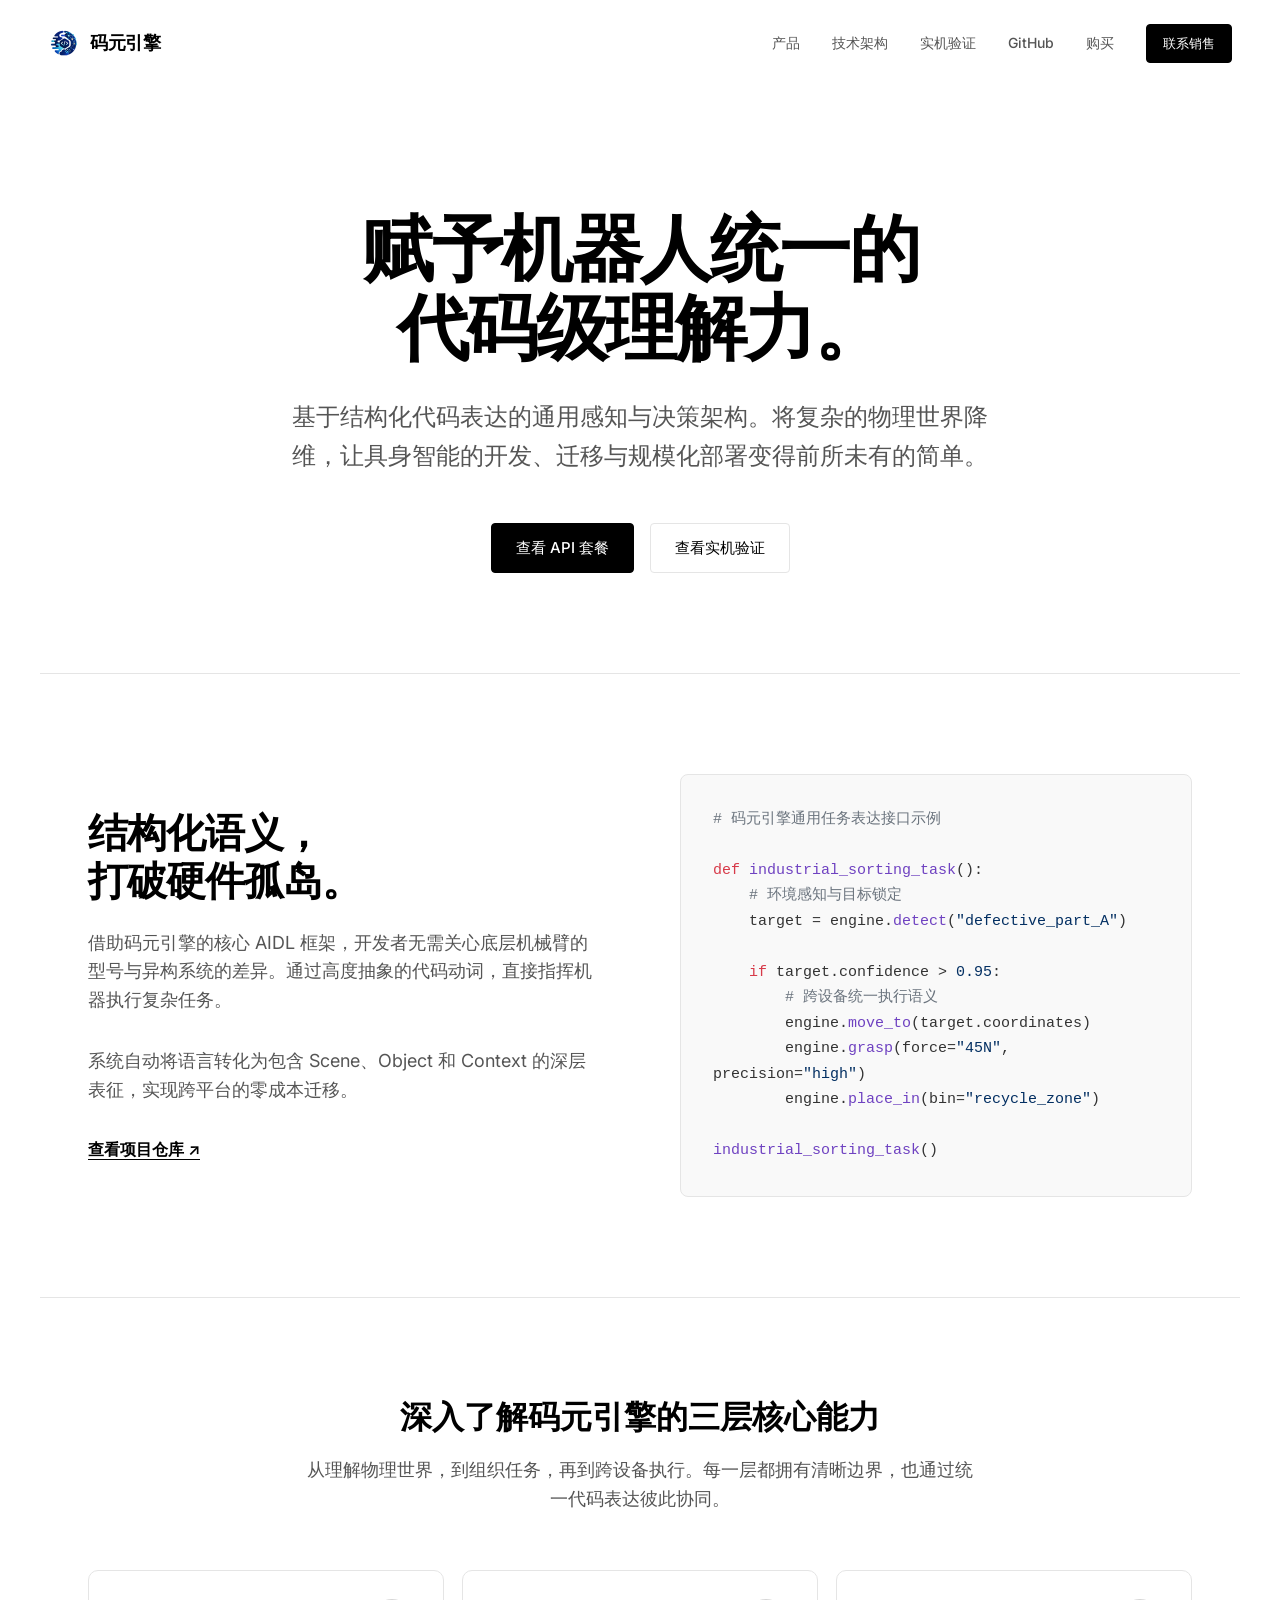
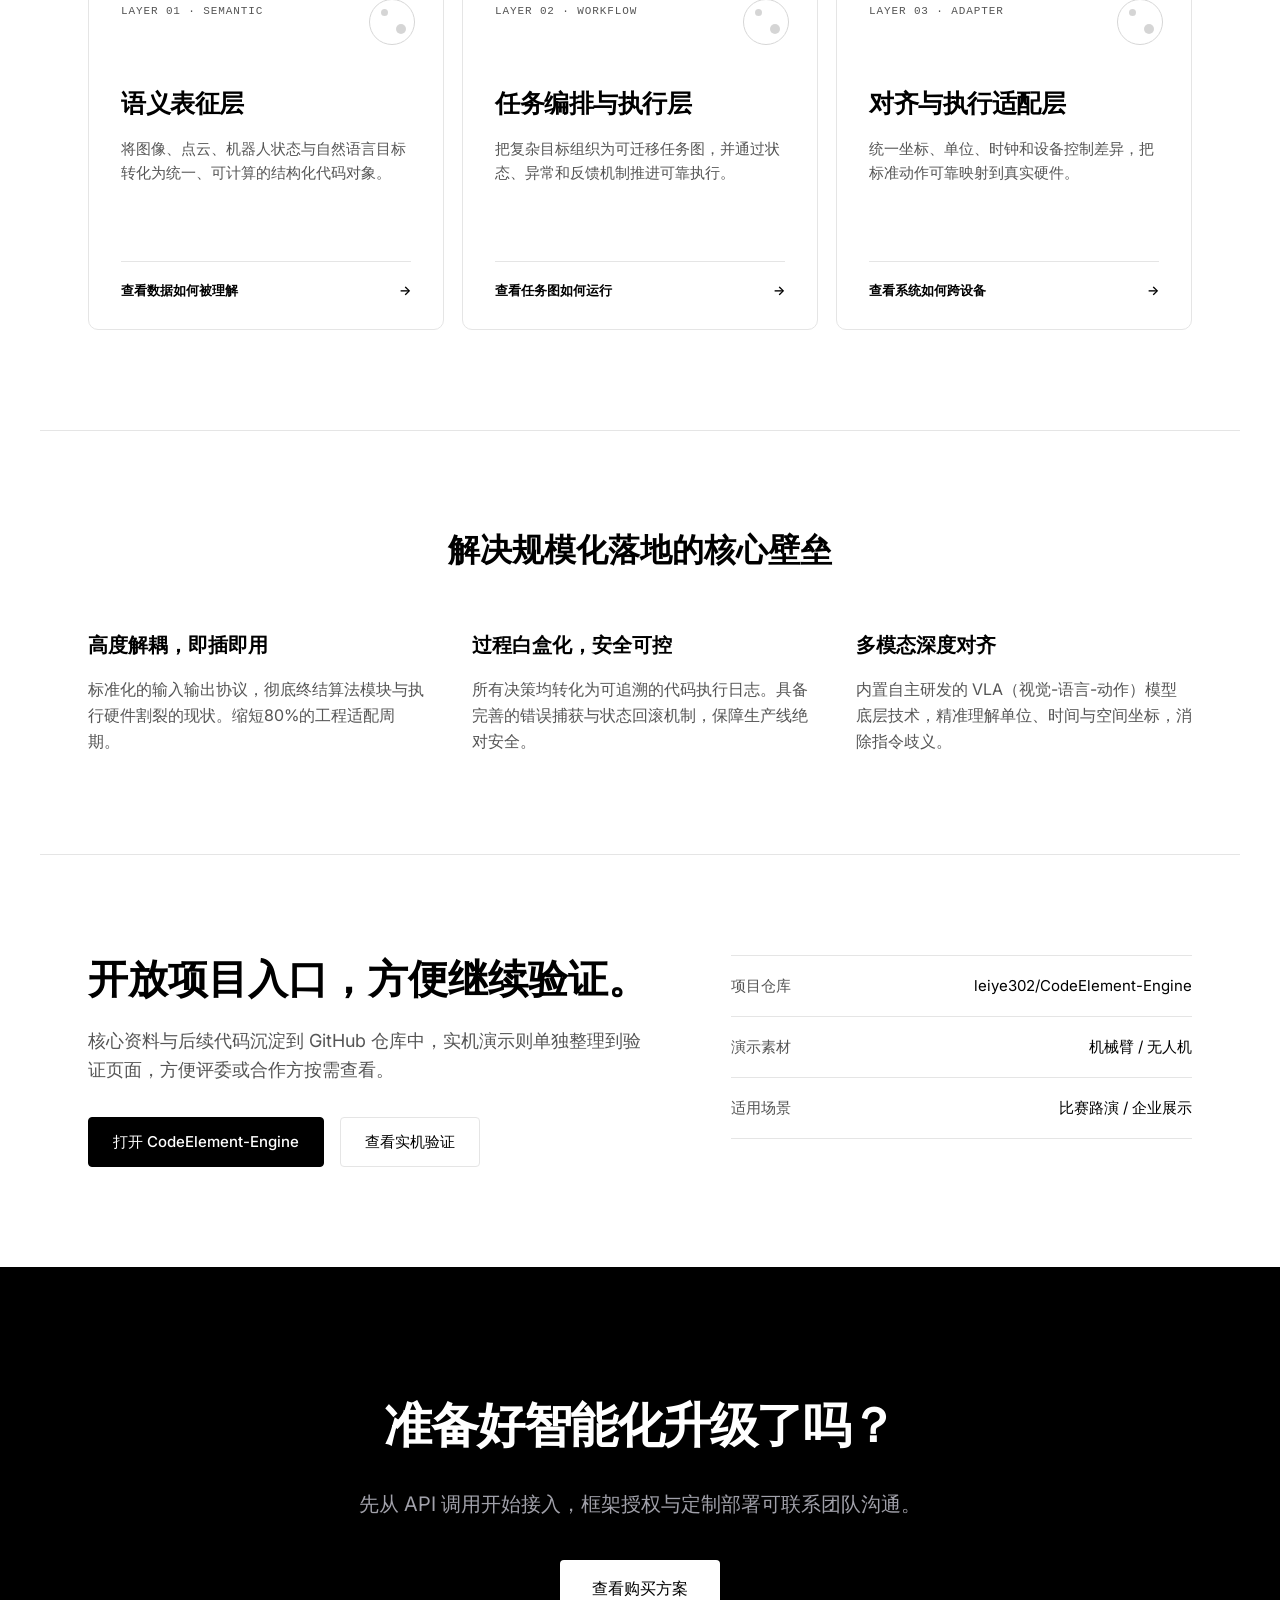
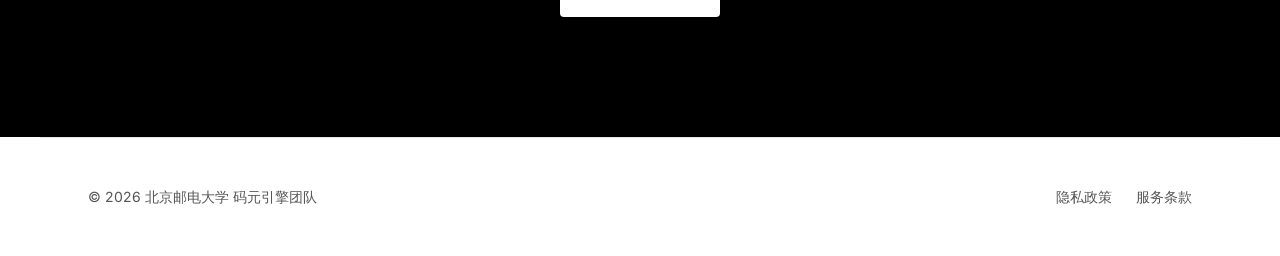
==== commit f0e6fe83: "Add interactive architecture layer pages" ====
--- a/index.html
+++ b/index.html
@@ -238,6 +238,98 @@
             color: var(--text-secondary);
         }
 
+        .architecture-grid {
+            display: grid;
+            grid-template-columns: repeat(3, 1fr);
+            gap: 18px;
+            margin-top: 56px;
+        }
+
+        .architecture-card {
+            position: relative;
+            min-height: 360px;
+            overflow: hidden;
+            padding: 32px;
+            border: 1px solid var(--border-color);
+            border-radius: 10px;
+            color: var(--text-primary);
+            text-decoration: none;
+            transition: transform 0.25s ease, border-color 0.25s ease, box-shadow 0.25s ease;
+        }
+
+        .architecture-card:hover {
+            transform: translateY(-5px);
+            border-color: #b9b9b9;
+            box-shadow: 0 20px 50px rgba(0, 0, 0, 0.08);
+        }
+
+        .architecture-card small {
+            display: block;
+            margin-bottom: 62px;
+            color: var(--text-secondary);
+            font-family: 'Courier New', monospace;
+            font-size: 11px;
+            letter-spacing: 0.08em;
+        }
+
+        .architecture-card h3 {
+            margin-bottom: 14px;
+            font-size: 25px;
+            letter-spacing: -0.5px;
+        }
+
+        .architecture-card p {
+            color: var(--text-secondary);
+            font-size: 15px;
+        }
+
+        .architecture-card .card-link {
+            position: absolute;
+            right: 32px;
+            bottom: 28px;
+            left: 32px;
+            display: flex;
+            align-items: center;
+            justify-content: space-between;
+            padding-top: 18px;
+            border-top: 1px solid var(--border-color);
+            font-size: 13px;
+            font-weight: 600;
+        }
+
+        .layer-mark {
+            position: absolute;
+            top: 28px;
+            right: 28px;
+            width: 46px;
+            height: 46px;
+            border: 1px solid currentColor;
+            border-radius: 50%;
+            opacity: 0.16;
+        }
+
+        .layer-mark::before,
+        .layer-mark::after {
+            position: absolute;
+            border-radius: 50%;
+            background: currentColor;
+            content: "";
+        }
+
+        .layer-mark::before {
+            top: 9px;
+            left: 11px;
+            width: 7px;
+            height: 7px;
+        }
+
+        .layer-mark::after {
+            right: 8px;
+            bottom: 10px;
+            width: 10px;
+            height: 10px;
+        }
+
         .section-heading {
             font-size: 32px;
             font-weight: 700;
@@ -363,7 +455,7 @@
         /* 响应式适配 */
         @media (max-width: 768px) {
             .hero h1 { font-size: 48px; }
-            .showcase, .features-grid, .demo-grid, .repo-panel { grid-template-columns: 1fr; gap: 40px; }
+            .showcase, .features-grid, .demo-grid, .repo-panel, .architecture-grid { grid-template-columns: 1fr; gap: 40px; }
             nav { padding: 20px; }
             .logo { font-size: 16px; line-height: 1.2; }
             .nav-links { display: none; }
@@ -386,6 +478,7 @@
         <div class="nav-right-group">
             <div class="nav-links">
                 <a href="#product">产品</a>
+                <a href="#architecture">技术架构</a>
                 <a href="validation.html">实机验证</a>
                 <a href="#repo">GitHub</a>
                 <a href="purchase.html">购买</a>
@@ -428,6 +521,34 @@
         </div>
     </div>
 
+    <div class="section-container" id="architecture">
+        <h2 class="section-heading">深入了解码元引擎的三层核心能力</h2>
+        <p class="section-intro">从理解物理世界，到组织任务，再到跨设备执行。每一层都拥有清晰边界，也通过统一代码表达彼此协同。</p>
+        <div class="architecture-grid">
+            <a class="architecture-card" href="semantic-layer.html">
+                <span class="layer-mark" aria-hidden="true"></span>
+                <small>LAYER 01 · SEMANTIC</small>
+                <h3>语义表征层</h3>
+                <p>将图像、点云、机器人状态与自然语言目标转化为统一、可计算的结构化代码对象。</p>
+                <span class="card-link"><span>查看数据如何被理解</span><span>→</span></span>
+            </a>
+            <a class="architecture-card" href="workflow-layer.html">
+                <span class="layer-mark" aria-hidden="true"></span>
+                <small>LAYER 02 · WORKFLOW</small>
+                <h3>任务编排与执行层</h3>
+                <p>把复杂目标组织为可迁移任务图，并通过状态、异常和反馈机制推进可靠执行。</p>
+                <span class="card-link"><span>查看任务图如何运行</span><span>→</span></span>
+            </a>
+            <a class="architecture-card" href="adapter-layer.html">
+                <span class="layer-mark" aria-hidden="true"></span>
+                <small>LAYER 03 · ADAPTER</small>
+                <h3>对齐与执行适配层</h3>
+                <p>统一坐标、单位、时钟和设备控制差异，把标准动作可靠映射到真实硬件。</p>
+                <span class="card-link"><span>查看系统如何跨设备</span><span>→</span></span>
+            </a>
+        </div>
+    </div>
+
     <div class="section-container">
         <h2 class="section-heading">解决规模化落地的核心壁垒</h2>
         <div class="features-grid">
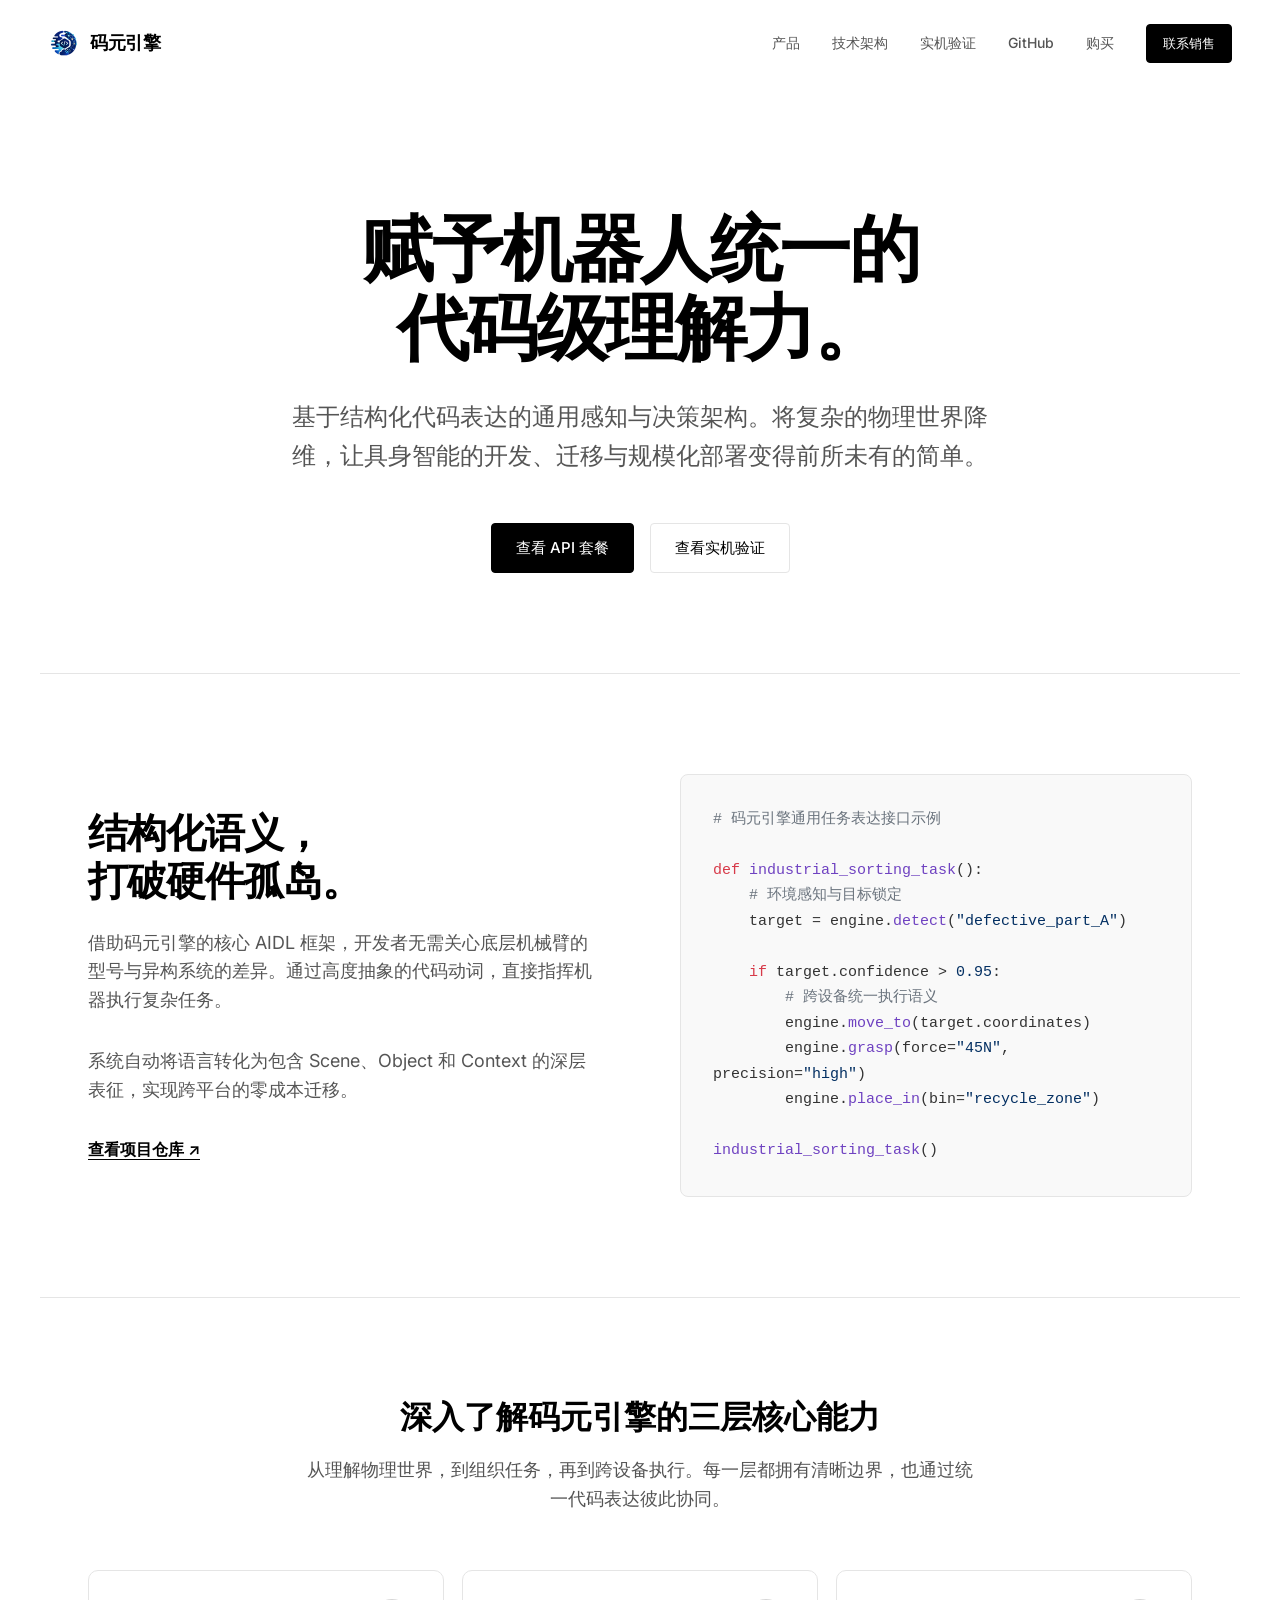
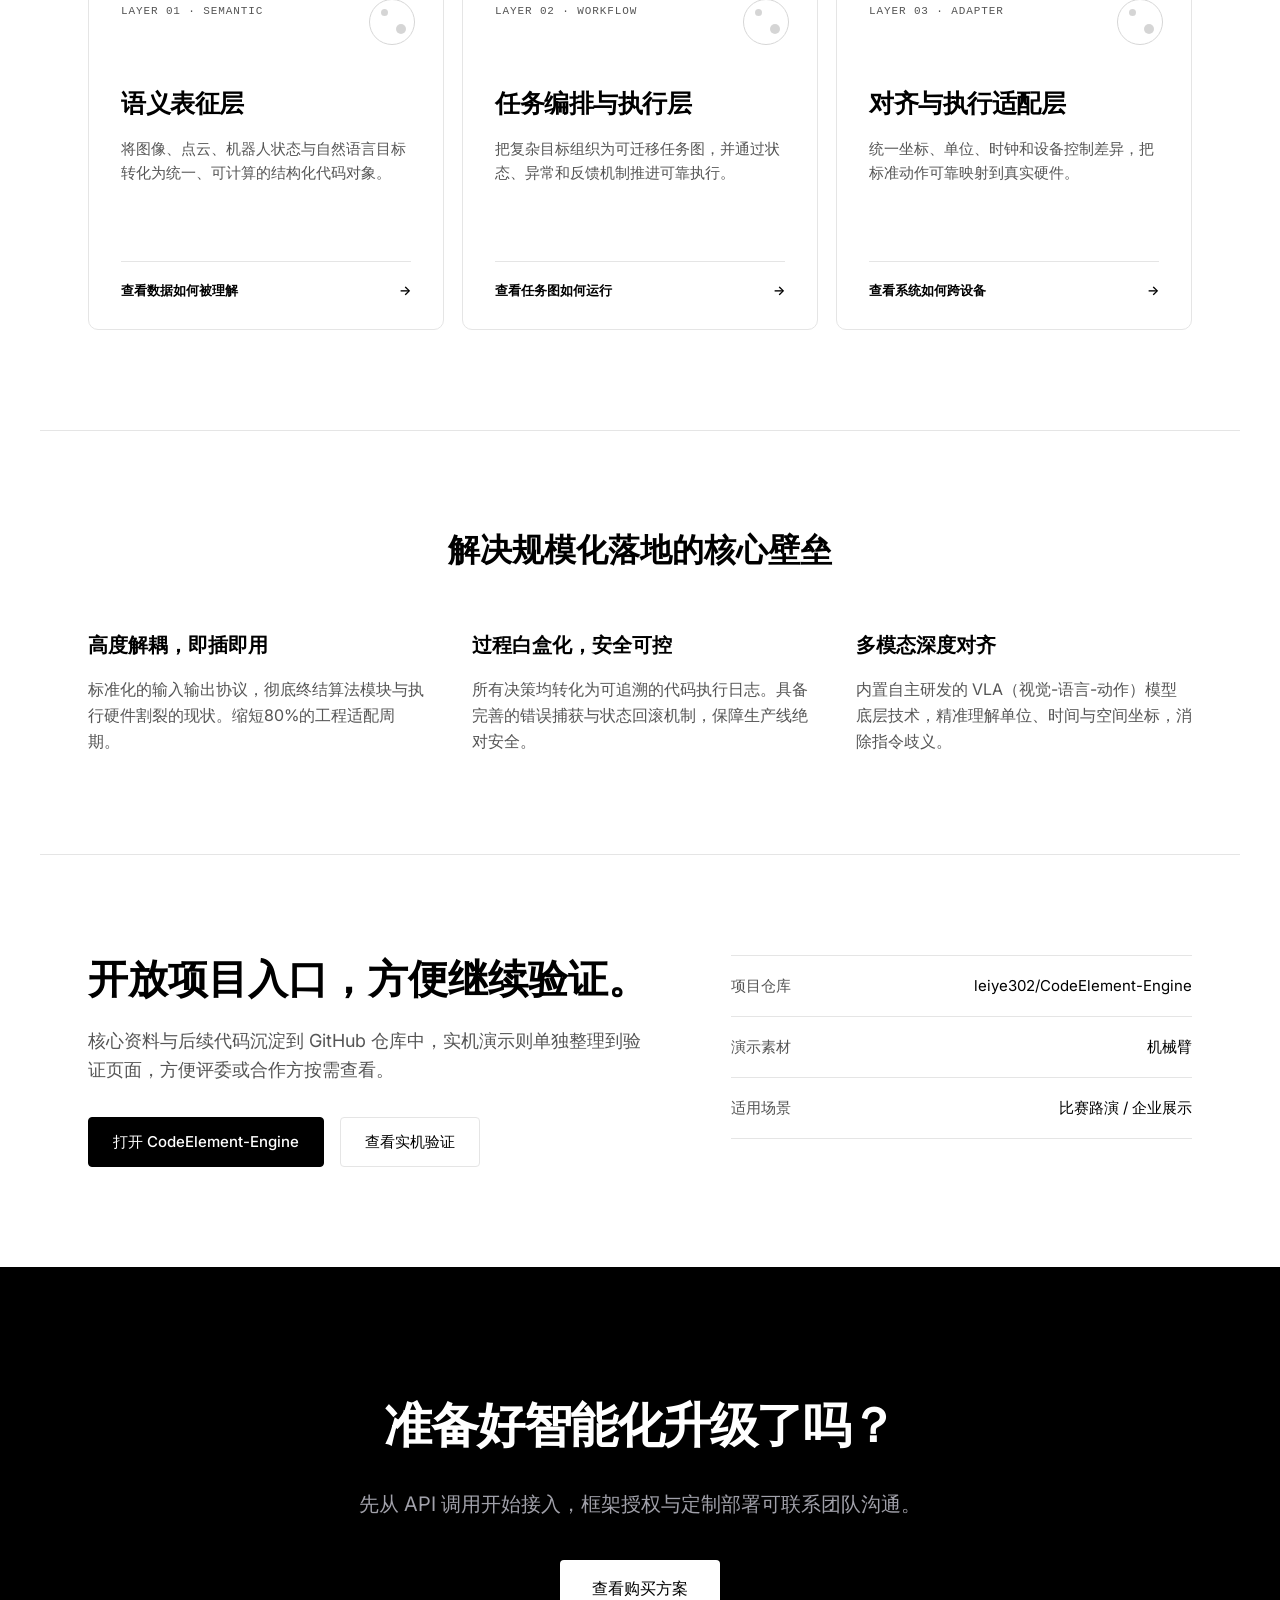
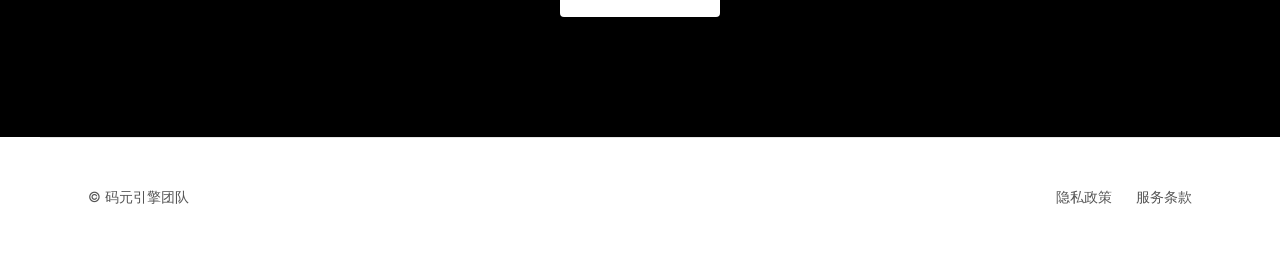
==== commit e2236fd8: "Refine validation content and payment demo flow" ====
--- a/index.html
+++ b/index.html
@@ -582,7 +582,7 @@
                 </div>
                 <div>
                     <span>演示素材</span>
-                    <span>机械臂 / 无人机</span>
+                    <span>机械臂</span>
                 </div>
                 <div>
                     <span>适用场景</span>
@@ -599,7 +599,7 @@
     </div>
 
     <footer>
-        <div>© 2026 北京邮电大学 码元引擎团队</div>
+        <div>© 码元引擎团队</div>
         <div style="display: flex; gap: 24px;">
             <a href="#" style="color: inherit; text-decoration: none;">隐私政策</a>
             <a href="#" style="color: inherit; text-decoration: none;">服务条款</a>
